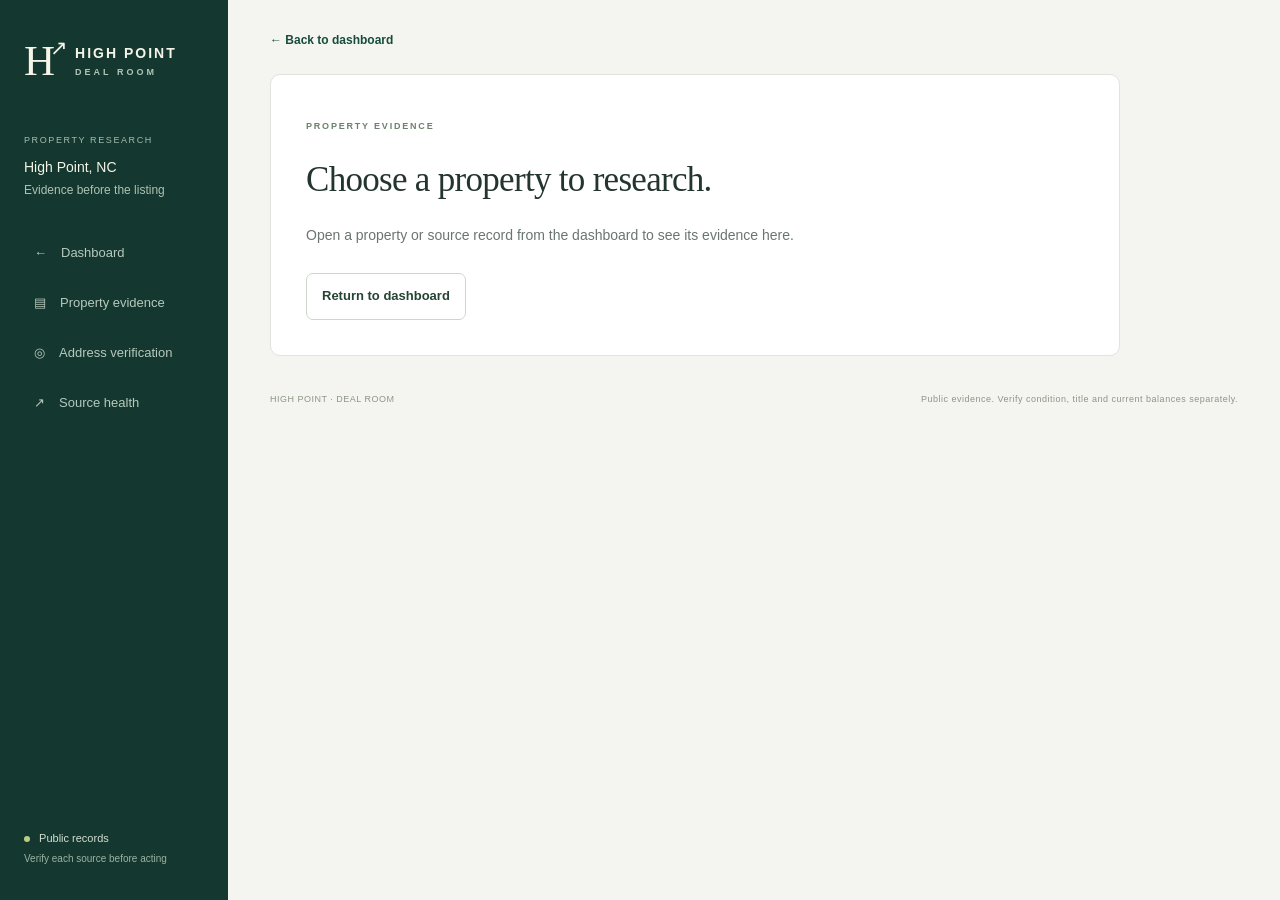
==== docs/property.html @ 959e35ea "Open individual property evidence pages from dashboard addresses" ====
<!doctype html>
<html lang="en">
<head>
  <meta charset="utf-8">
  <meta name="viewport" content="width=device-width, initial-scale=1">
  <meta name="description" content="Property evidence from High Point and Guilford County public records.">
  <title>Property evidence · High Point Deal Room</title>
  <link rel="stylesheet" href="./style.css">
  <link rel="stylesheet" href="./property.css">
  <script defer src="./property-model.js"></script>
  <script defer src="./property.js"></script>
</head>
<body class="property-page">
  <a class="skip-link" href="#property-main">Skip to property evidence</a>
  <aside class="sidebar">
    <a class="brand" href="./index.html"><span class="brand-icon" aria-hidden="true">H<span>↗</span></span><span>HIGH POINT<small>DEAL ROOM</small></span></a>
    <div class="market-label">PROPERTY RESEARCH</div>
    <div class="market">High Point, NC <span>Evidence before the listing</span></div>
    <nav aria-label="Property navigation"><a href="./index.html#public-records">← <span>Dashboard</span></a><a href="#evidence">▤ <span>Property evidence</span></a><a href="#verification">◎ <span>Address verification</span></a><a href="#source-health">↗ <span>Source health</span></a></nav>
    <div class="sidebar-foot"><span class="status-dot"></span> Public records<small>Verify each source before acting</small></div>
  </aside>
  <main id="property-main" class="property-main">
    <a class="property-back" href="./index.html#public-records">← Back to dashboard</a>
    <div id="property-state" class="property-state panel" role="status"><span class="eyebrow">PROPERTY EVIDENCE</span><h1>Loading the saved records…</h1><p>This page reads the same public dataset as your dashboard.</p></div>
    <div id="property-content" hidden></div>
    <noscript><section class="property-state panel"><h1>JavaScript is needed to display these records.</h1><p><a href="./index.html#public-records">Return to the dashboard</a> or <a href="./data/records.json">open the saved dataset</a>.</p></section></noscript>
    <footer class="property-footer"><span>HIGH POINT · DEAL ROOM</span><span>Public evidence. Verify condition, title and current balances separately.</span></footer>
  </main>
</body>
</html>
---- docs/style.css ----
:root{font-family:Inter,-apple-system,BlinkMacSystemFont,'Segoe UI',sans-serif;color:#24342f;background:#f4f5f0;font-synthesis:none;--green:#174c3c;--line:#e0e4dc;--muted:#6a756f}*{box-sizing:border-box}body{margin:0}button,input,select,textarea{font:inherit}button,.button{cursor:pointer;border:1px solid #ced7cc;border-radius:7px;background:#fff;color:#264435;padding:11px 15px;font-size:13px;font-weight:600;text-decoration:none}button:hover,.button:hover{background:#eaf0e7}button.primary{background:var(--green);color:white;border-color:var(--green)}button.primary:hover{background:#23624d}a{color:var(--green)}button:focus-visible,a:focus-visible,input:focus-visible,select:focus-visible,summary:focus-visible{outline:3px solid #bc933e;outline-offset:3px}.sidebar{width:228px;background:#14382f;position:fixed;inset:0 auto 0 0;padding:36px 24px;color:#f4f4e9;display:flex;flex-direction:column}.brand{display:flex;gap:12px;align-items:center;color:inherit;text-decoration:none;font-size:14px;letter-spacing:2px;font-weight:650}.brand small{display:block;font-size:9px;letter-spacing:3px;margin-top:6px;color:#b0c5b8}.brand-icon{font-family:Georgia,serif;font-size:43px;font-weight:400;letter-spacing:-5px}.brand-icon span{font-family:Arial;font-size:21px;vertical-align:top}.market-label{font-size:9px;letter-spacing:1.6px;color:#a4bcad;margin-top:50px}.market{font-size:14px;line-height:1.8;margin:10px 0 30px}.market span{display:block;font-size:12px;color:#afc2b3}nav{display:grid;gap:9px}nav a{color:#b7c9bd;display:flex;gap:14px;align-items:center;text-decoration:none;font-size:13px;padding:13px 10px;border-radius:6px}nav a:hover,nav a.active{color:#fff;background:#284b40}.sidebar-foot{margin-top:auto;font-size:11px;color:#d5dfd3}.sidebar-foot small{display:block;font-size:10px;color:#9bb3a4;margin-top:9px}.status-dot{display:inline-block;width:6px;height:6px;background:#b9ce82;border-radius:50%;margin-right:6px}main{margin-left:228px;padding:44px 42px;max-width:1800px}header{display:flex;justify-content:space-between;align-items:center;gap:20px;margin-bottom:30px}.eyebrow{font-size:9px;letter-spacing:1.8px;font-weight:700;color:#6c806e}h1{font-family:Georgia,'Times New Roman',serif;font-size:35px;font-weight:400;letter-spacing:-.7px;margin:13px 0 10px}header p{color:var(--muted);font-size:13px;margin:0}h2{font-size:18px;letter-spacing:-.3px;font-weight:600;margin:8px 0}h3{font-size:15px;font-weight:600}.notice{display:flex;gap:15px;align-items:center;border:1px solid #dfddc3;background:#f2f0e1;padding:13px 17px;border-radius:8px}.sample-label{font-size:9px;letter-spacing:1px;font-weight:700;white-space:nowrap;color:#7a6b34}.notice p{font-size:12px;color:#6c6d54;flex:1;margin:0;line-height:1.5}.notice a{font-size:11px;white-space:nowrap}.stats{display:grid;grid-template-columns:repeat(4,minmax(0,1fr));gap:15px;margin:24px 0}.stats article{border:1px solid var(--line);border-radius:9px;background:#fff;padding:22px 18px}.stats article>span{font-size:11px;color:var(--muted)}.stats strong{display:block;font-size:30px;font-weight:500;letter-spacing:-1px;margin:15px 0 12px}.stats small{font-size:10px;color:#7c867c;line-height:1.6;display:block}.stats .schedule{background:#eaf0e5}.stats .schedule strong{font-size:21px;letter-spacing:-.5px;padding:6px 0}.panel{background:#fff;border:1px solid var(--line);border-radius:10px;overflow:hidden;margin-bottom:23px;scroll-margin-top:20px}.section-head{padding:23px 24px 17px;display:flex;justify-content:space-between;align-items:center;gap:14px}.badge{border:1px solid #dbe1d6;background:#f4f6f0;border-radius:5px;color:#6b7867;padding:5px 8px;font-size:10px;font-weight:500;vertical-align:middle}.table-controls{display:flex;gap:8px}.table-controls input,.table-controls select{font-size:11px;padding:10px;border:1px solid #dce1d7;border-radius:6px;max-width:190px;background:white;color:#52634f}.table-wrap{overflow:auto}table{border-collapse:collapse;width:100%;white-space:nowrap;text-align:left}th{font-size:9px;font-weight:600;color:#6f7b70;background:#f7f8f4;padding:13px 15px;border-block:1px solid #e8ebe3}th:first-child,td:first-child{padding-left:24px}td{font-size:12px;padding:22px 15px;border-bottom:1px solid #eef0e9}td:first-child{min-width:240px}td small{display:block;font-size:10px;margin-top:7px;color:#82907c}td button.property-link{font-weight:600;border:0;background:none;padding:0;color:#264435;text-align:left}td button.property-link:hover{text-decoration:underline}td .edit{font-size:11px;padding:7px 10px}td.profit{font-weight:650;color:#235a41}td.negative{color:#a24c36}.score{display:inline-flex;min-width:37px;height:33px;align-items:center;justify-content:center;border-radius:7px;font-weight:650;background:#e6efde;color:#46643d}.score.low{background:#f2ebdc;color:#8a7040}.table-note{font-size:10px;line-height:1.6;color:#7a8477;padding:0 24px;margin:15px 0}.lower-grid{display:grid;grid-template-columns:1.5fr 1fr;gap:22px}.settings-grid{display:grid;grid-template-columns:1fr 1fr;gap:17px;padding:3px 24px 23px}label{font-size:11px;color:#667362;display:grid;gap:8px}label input,label textarea{width:100%;padding:11px 12px;color:#30492f;border:1px solid #d9dfd3;border-radius:6px;background:#fcfdf9;font-size:13px}.save-settings{display:flex;align-items:end;gap:8px}.save-settings span{font-size:10px}details{padding:17px 24px;border-top:1px solid var(--line);font-size:11px;color:#6f7c69;line-height:1.8}summary{cursor:pointer;color:#3c5938}.next-step{padding:26px}.next-step h2{font-family:Georgia,serif;font-size:23px;font-weight:400;margin:11px 0 22px}.next-step ol{list-style:none;margin:0 0 25px;padding:0;counter-reset:steps}.next-step li{position:relative;padding:0 0 22px 32px;counter-increment:steps;font-size:12px}.next-step li:before{content:counter(steps);position:absolute;left:0;top:-2px;width:20px;height:20px;border-radius:50%;background:#f0f2ea;color:#738367;text-align:center;line-height:20px;font-size:10px}.next-step li.done:before{content:'✓';background:#e5eedb;color:#4d713d}.next-step li b{font-weight:600}.next-step li span{display:block;font-size:11px;color:#7e8978;margin-top:6px;line-height:1.5}.backup{display:flex;flex-wrap:wrap;gap:8px}.subtle{font-size:10px;line-height:1.7;color:#7c8677}.source-grid{display:grid;grid-template-columns:repeat(3,1fr);gap:30px;padding:5px 24px 25px}.source-grid article{padding-top:14px;border-top:1px solid #e2e7da}.source-state{font-size:9px;letter-spacing:1px;color:#5b824b}.source-state.pending{color:#8e8050}.source-grid p{font-size:12px;line-height:1.7;color:#77816e}.source-grid a{font-size:11px}footer{display:flex;justify-content:space-between;gap:15px;font-size:9px;color:#8c9584;letter-spacing:.5px;padding:5px 0 10px}dialog{width:min(650px,95vw);border:1px solid #d7ddcf;border-radius:12px;padding:25px;color:#2b422c;max-height:92vh}dialog::backdrop{background:#10291f80;backdrop-filter:blur(3px)}.dialog-head{display:flex;align-items:center;justify-content:space-between;margin-bottom:20px}.dialog-head button{border:0}.edit-grid{display:grid;grid-template-columns:1fr 1fr;gap:15px}.wide{grid-column:1/-1}.breakdown{margin:20px 0;border-radius:8px;background:#f3f5ed;padding:15px;display:grid;grid-template-columns:1fr 1fr;gap:12px}.breakdown div{font-size:10px;color:#6a785e}.breakdown strong{display:block;color:#344f2c;font-size:15px;margin-top:5px}.dialog-actions{display:flex;justify-content:space-between;gap:15px;padding-top:13px}.danger{color:#94432f}.warning{margin-top:15px;background:#ffebca;padding:14px;font-size:12px}.sr-only{position:absolute;width:1px;height:1px;overflow:hidden;clip:rect(0,0,0,0)}#message{font-size:11px;line-height:1.6;color:#47663c}.empty{text-align:center;padding:30px;color:#7a8672}
@media(min-width:1500px){main{padding:50px 55px}td{padding-block:26px}h1{font-size:40px}}@media(max-width:1200px){.sidebar{width:200px;padding:30px 18px}main{margin-left:200px;padding:30px 24px}.stats{grid-template-columns:repeat(2,1fr)}.lower-grid{grid-template-columns:1fr}.section-head{flex-wrap:wrap}.next-step ol{display:grid;grid-template-columns:1fr 1fr;gap:15px}.next-step li{padding-bottom:8px}h1{font-size:30px}}@media(max-width:700px){.sidebar{position:relative;width:auto;padding:18px 20px}.brand{font-size:12px}.brand-icon{font-size:30px}.market-label,.market,.sidebar-foot{display:none}nav{display:flex;margin-top:16px;overflow:auto;gap:4px}nav a{padding:9px;font-size:10px;white-space:nowrap;gap:6px}main{margin:0;padding:24px 15px}header{align-items:flex-start;flex-direction:column;gap:16px}h1{font-size:29px;line-height:1.15}.notice{align-items:flex-start;flex-wrap:wrap;gap:9px}.notice p{flex-basis:70%;font-size:11px}.notice a{margin-left:auto}.stats{gap:10px;margin:18px 0}.stats article{padding:15px 12px}.stats strong{font-size:25px}.stats .schedule strong{font-size:18px}.stats article>span{font-size:10px}.stats small{font-size:9px}.section-head{padding:18px 16px}.table-controls{width:100%}.table-controls label{flex:1}.table-controls input,.table-controls select{width:100%;max-width:none}.settings-grid{padding:5px 16px 20px;gap:13px}.save-settings{grid-column:1/-1}.source-grid{grid-template-columns:1fr;gap:20px;padding:5px 16px 22px}.next-step{padding:20px}.next-step ol{display:block}.next-step li{padding-bottom:20px}footer{flex-direction:column;font-size:8px}.edit-grid{grid-template-columns:1fr}.breakdown{grid-template-columns:1fr 1fr}dialog{padding:20px}.dialog-actions button{font-size:11px}}
.record-overview{display:grid;grid-template-columns:repeat(4,1fr);gap:18px;padding:0 24px 22px}.record-overview strong{display:block;font-size:22px;letter-spacing:-.4px;color:#1c5039}.record-overview span{display:block;font-size:10px;color:#7b8675;margin-top:7px;line-height:1.5}.record-toolbar{padding:17px 24px;display:flex;gap:14px;border-block:1px solid #e7ebdf;background:#fafbf7}.record-toolbar label{flex:1}.record-toolbar input,.record-toolbar select{font:inherit;font-size:12px;border:1px solid #d6dece;border-radius:6px;padding:10px;background:white;color:#42543b}.record-message{padding:12px 24px;font-size:11px;line-height:1.6;color:#65785a;background:#f1f5eb}.record-footer{display:flex;align-items:center;justify-content:space-between;padding:16px 24px;gap:12px;font-size:11px;color:#75836b}.record-footer>div{display:flex;gap:7px;flex-wrap:wrap}.record-footer button,.record-footer .button{font-size:10px;padding:8px 10px}button:disabled{opacity:.45;cursor:default}#record-rows td{white-space:normal;min-width:130px;max-width:270px;line-height:1.6;vertical-align:top}#record-rows td:first-child{min-width:250px}#record-rows small{line-height:1.5}.sandbox-title{margin:28px 0 10px}.sandbox-title p{font-size:12px;color:#7a8570}.source-limitations{padding:0 24px 20px;color:#718064;font-size:11px;line-height:1.8}.source-grid{grid-template-columns:repeat(2,1fr)}@media(max-width:900px){.record-overview{grid-template-columns:1fr 1fr}.record-toolbar,.record-footer{flex-wrap:wrap}.record-toolbar label{min-width:170px}}@media(max-width:700px){.record-overview{padding:0 16px 16px;gap:16px}.record-overview strong{font-size:19px}.record-toolbar{padding:15px;gap:10px}.record-toolbar label{min-width:100%;width:100%}.record-footer{padding:15px}.record-footer>div{width:100%}.source-grid{grid-template-columns:1fr}}

.record-property-link{font-weight:650;text-underline-offset:3px;text-decoration-thickness:1px}.record-property-link:hover{text-decoration-thickness:2px}#record-rows .button.edit{display:inline-block;white-space:nowrap}
---- docs/property.css ----
.property-page .property-main{max-width:1600px;padding-top:30px}.property-back{display:inline-block;font-size:12px;margin-bottom:27px;text-decoration:none;font-weight:600}.property-back:hover{text-decoration:underline}.skip-link{position:fixed;left:15px;top:-80px;z-index:20;background:white;padding:14px}.skip-link:focus{top:15px}.property-state{padding:35px;max-width:850px;line-height:1.7}.property-state p{font-size:14px;color:var(--muted)}.property-state .button{display:inline-block;margin-top:12px}.property-hero{margin-bottom:23px;align-items:flex-start}.property-hero h1{font-size:38px;line-height:1.16;overflow-wrap:anywhere;max-width:900px}.property-hero p{line-height:1.7}.property-identity{display:flex;gap:9px;flex-wrap:wrap;margin-top:16px}.property-identity .badge{font-size:11px;padding:7px 10px}.property-actions{display:flex;gap:8px;flex-wrap:wrap;max-width:320px;justify-content:flex-end}.property-actions .button{font-size:11px;line-height:1.4}.property-notice{padding:17px 20px;border-radius:9px;background:#edf2e7;border:1px solid #dce5d2;font-size:12px;line-height:1.75;color:#48613d;margin-bottom:18px}.property-notice strong{font-weight:650}.property-alert{background:#fff2dc;border-color:#e9d4ad;color:#7b572a}.property-context{font-size:12px;color:#66765d;line-height:1.8;margin:16px 0 24px}.property-summary{display:grid;grid-template-columns:repeat(3,1fr);gap:15px;margin:23px 0}.property-summary article{background:#fff;border:1px solid var(--line);border-radius:9px;padding:20px}.property-summary strong{display:block;font-size:29px;color:#214f3c;font-weight:500;margin-bottom:7px}.property-summary span{font-size:12px;color:#66775d}.property-summary small{display:block;font-size:10px;line-height:1.6;margin-top:9px;color:#7f887a}.property-grid{display:grid;grid-template-columns:minmax(0,1.7fr) minmax(275px,1fr);gap:22px;align-items:start}.property-grid>*{min-width:0}.property-section .section-head{align-items:flex-start;padding-bottom:20px}.property-section .section-head p{font-size:11px;line-height:1.7;color:#76826c;margin:8px 0 0}.property-signal{padding:22px 24px;border-top:1px solid var(--line);scroll-margin-top:20px}.property-signal.is-selected{border-left:3px solid #487552;padding-left:21px;background:#fbfcf8}.signal-title{display:flex;justify-content:space-between;align-items:start;gap:14px;margin-bottom:15px}.signal-title h3{margin:0 0 6px;overflow-wrap:anywhere;font-size:15px;line-height:1.5}.signal-title p{margin:0;font-size:11px;color:#76836c;line-height:1.6}.signal-status{font-size:10px;background:#edf2e7;color:#48623f;border-radius:5px;padding:6px 9px;text-align:right;line-height:1.5;max-width:45%;flex-shrink:0}.signal-dl,.verification-dl{display:grid;grid-template-columns:repeat(2,minmax(0,1fr));gap:16px 23px;margin:0 0 18px}.signal-dl div,.verification-dl div{min-width:0}.signal-dl dt,.verification-dl dt{font-size:10px;color:#7a8671;line-height:1.6;margin-bottom:4px}.signal-dl dd,.verification-dl dd{font-size:12px;margin:0;line-height:1.7;color:#334d2d;overflow-wrap:anywhere}.signal-dl .full,.verification-dl .full{grid-column:1/-1}.signal-links{display:flex;gap:14px;flex-wrap:wrap;font-size:11px;line-height:1.7}.signal-caution{font-size:11px;line-height:1.8;color:#7a7057;margin:15px 0 0}.property-empty{padding:0 24px 23px;font-size:12px;color:#7b8672;line-height:1.8}.verification-body{padding:0 24px 23px}.verification-body>p{font-size:11px;line-height:1.8;color:#718066}.verification-body .verification-dl{grid-template-columns:1fr;gap:17px}.source-health-grid{display:grid;grid-template-columns:repeat(2,minmax(0,1fr));gap:0 24px;padding:0 24px 15px}.source-health-card{padding:19px 0;border-top:1px solid var(--line);min-width:0}.source-health-card h3{margin:0 0 14px;line-height:1.6}.source-health-card p{font-size:11px;line-height:1.8;color:#75816c;overflow-wrap:anywhere}.source-health-card .signal-dl{margin-bottom:12px}.source-error{background:#fff1dd;padding:12px;border-radius:6px;color:#80572c!important}.property-method{font-size:11px;color:#77816f;padding:0 24px 22px;line-height:1.8}.property-subtle{font-size:10px;color:#7d8875;line-height:1.8}.property-footer{margin-top:30px;line-height:1.8}.property-section{scroll-margin-top:20px}.property-section h2{line-height:1.5}.record-anchor{display:block;font-size:10px;color:#487552;font-weight:600;margin-bottom:5px}.source-health-card ul{font-size:11px;line-height:1.8;color:#75816c;padding-left:18px}.property-page [hidden]{display:none!important}@media(max-width:1100px){.property-grid{grid-template-columns:1fr}.property-verification{display:grid;grid-template-columns:1fr}.property-hero h1{font-size:32px}.property-actions{justify-content:flex-start;max-width:none}.property-hero{flex-direction:column;align-items:stretch}.verification-body .verification-dl{grid-template-columns:repeat(2,minmax(0,1fr))}}@media(max-width:700px){.property-page .property-main{padding:22px 15px}.property-back{margin-bottom:24px}.property-hero h1{font-size:29px}.property-hero{gap:19px}.property-summary{gap:9px;margin:19px 0}.property-summary article{padding:15px 12px}.property-summary strong{font-size:25px}.property-summary span{font-size:10px}.property-summary small{font-size:9px}.property-grid{gap:0}.property-signal{padding:20px 16px}.property-signal.is-selected{padding-left:13px}.signal-title{flex-direction:column;gap:11px}.signal-status{max-width:none;text-align:left}.signal-dl,.verification-dl,.verification-body .verification-dl{grid-template-columns:1fr;gap:13px}.signal-dl .full{grid-column:auto}.source-health-grid{grid-template-columns:1fr;padding:0 16px 12px}.verification-body{padding:0 16px 19px}.property-method,.property-empty{padding-inline:16px}.property-state{padding:24px}.property-state h1{font-size:26px}.property-footer{margin-top:24px}}
@media(max-width:700px){.property-page .sidebar nav{display:grid;grid-template-columns:repeat(2,minmax(0,1fr));overflow:visible}.property-page .sidebar nav a{white-space:normal}}
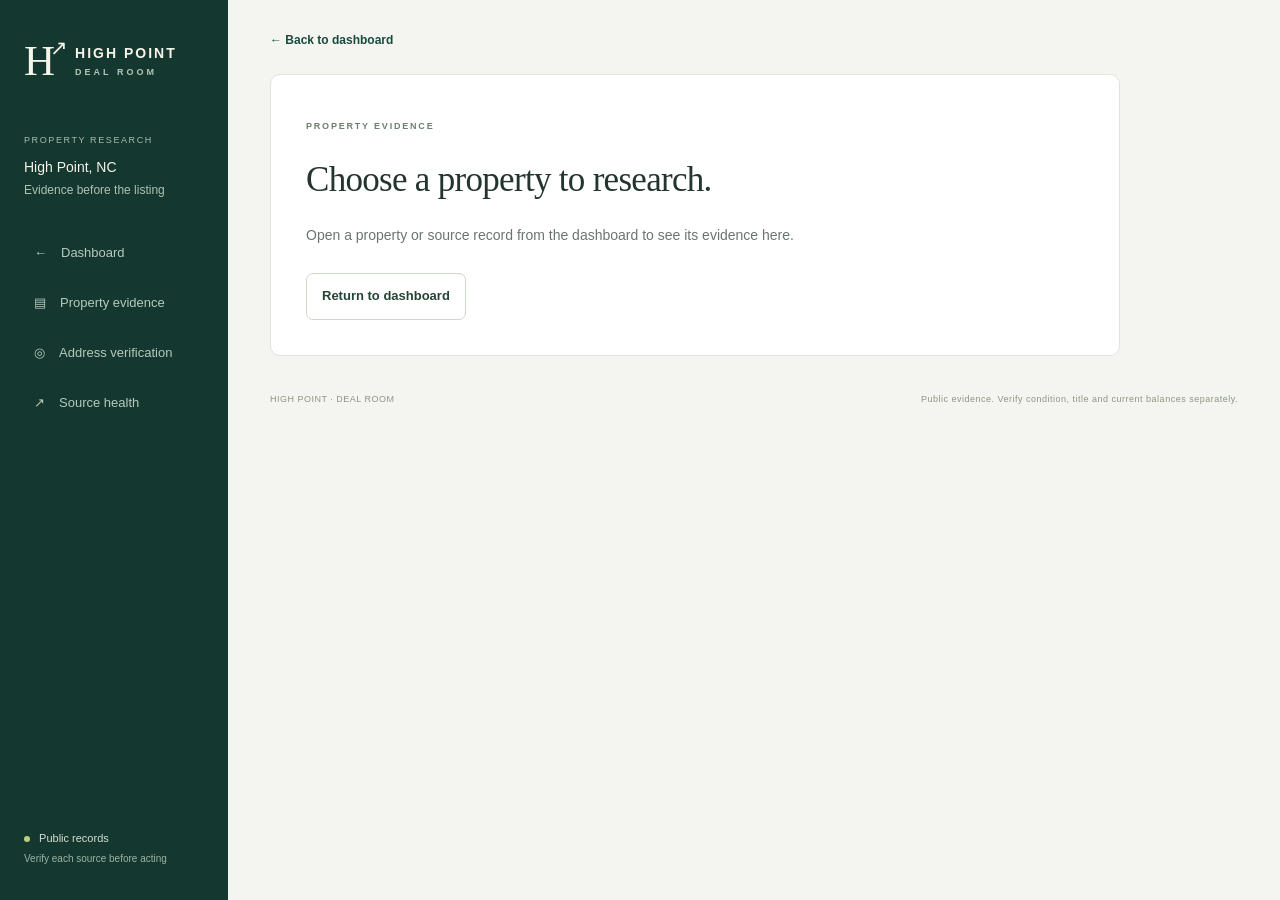
==== commit 0c74d9bb: "Add recorded-transfer renovation screening to dashboard" ====
--- a/docs/property.html
+++ b/docs/property.html
@@ -8,7 +8,7 @@
   <link rel="stylesheet" href="./style.css">
   <link rel="stylesheet" href="./property.css">
   <script defer src="./property-model.js"></script>
-  <script defer src="./property.js"></script>
+  <script defer src="./property.js?v=renovation-1"></script>
 </head>
 <body class="property-page">
   <a class="skip-link" href="#property-main">Skip to property evidence</a>
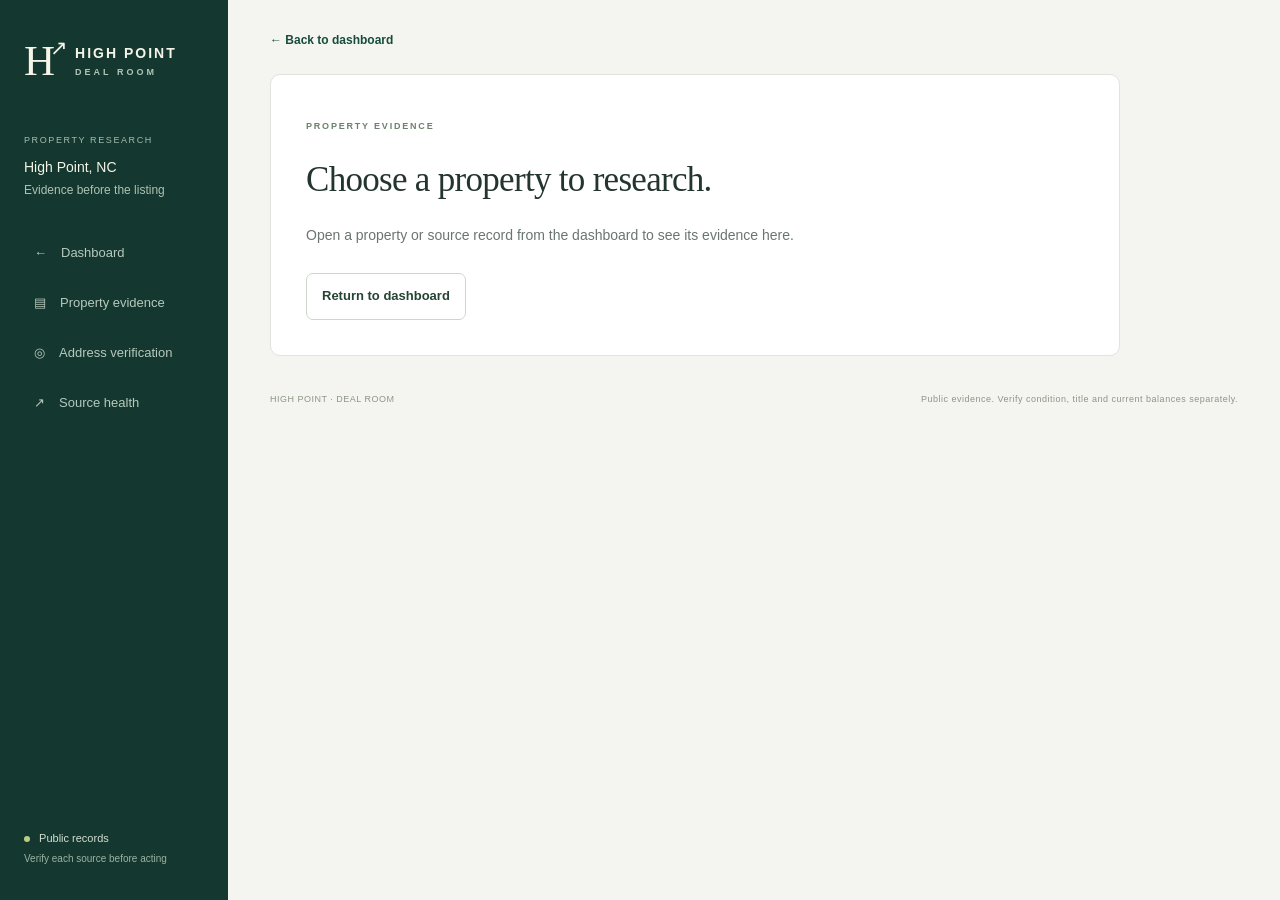
==== commit 3a12534d: "Make full property address boxes clickable" ====
--- a/docs/property.html
+++ b/docs/property.html
@@ -5,10 +5,10 @@
   <meta name="viewport" content="width=device-width, initial-scale=1">
   <meta name="description" content="Property evidence from High Point and Guilford County public records.">
   <title>Property evidence · High Point Deal Room</title>
-  <link rel="stylesheet" href="./style.css">
+  <link rel="stylesheet" href="./style.css?v=property-hit-area-3">
   <link rel="stylesheet" href="./property.css">
   <script defer src="./property-model.js"></script>
-  <script defer src="./property.js?v=renovation-1"></script>
+  <script defer src="./property.js?v=property-navigation-2"></script>
 </head>
 <body class="property-page">
   <a class="skip-link" href="#property-main">Skip to property evidence</a>
--- a/docs/style.css
+++ b/docs/style.css
@@ -2,4 +2,4 @@
 @media(min-width:1500px){main{padding:50px 55px}td{padding-block:26px}h1{font-size:40px}}@media(max-width:1200px){.sidebar{width:200px;padding:30px 18px}main{margin-left:200px;padding:30px 24px}.stats{grid-template-columns:repeat(2,1fr)}.lower-grid{grid-template-columns:1fr}.section-head{flex-wrap:wrap}.next-step ol{display:grid;grid-template-columns:1fr 1fr;gap:15px}.next-step li{padding-bottom:8px}h1{font-size:30px}}@media(max-width:700px){.sidebar{position:relative;width:auto;padding:18px 20px}.brand{font-size:12px}.brand-icon{font-size:30px}.market-label,.market,.sidebar-foot{display:none}nav{display:flex;margin-top:16px;overflow:auto;gap:4px}nav a{padding:9px;font-size:10px;white-space:nowrap;gap:6px}main{margin:0;padding:24px 15px}header{align-items:flex-start;flex-direction:column;gap:16px}h1{font-size:29px;line-height:1.15}.notice{align-items:flex-start;flex-wrap:wrap;gap:9px}.notice p{flex-basis:70%;font-size:11px}.notice a{margin-left:auto}.stats{gap:10px;margin:18px 0}.stats article{padding:15px 12px}.stats strong{font-size:25px}.stats .schedule strong{font-size:18px}.stats article>span{font-size:10px}.stats small{font-size:9px}.section-head{padding:18px 16px}.table-controls{width:100%}.table-controls label{flex:1}.table-controls input,.table-controls select{width:100%;max-width:none}.settings-grid{padding:5px 16px 20px;gap:13px}.save-settings{grid-column:1/-1}.source-grid{grid-template-columns:1fr;gap:20px;padding:5px 16px 22px}.next-step{padding:20px}.next-step ol{display:block}.next-step li{padding-bottom:20px}footer{flex-direction:column;font-size:8px}.edit-grid{grid-template-columns:1fr}.breakdown{grid-template-columns:1fr 1fr}dialog{padding:20px}.dialog-actions button{font-size:11px}}
 .record-overview{display:grid;grid-template-columns:repeat(4,1fr);gap:18px;padding:0 24px 22px}.record-overview strong{display:block;font-size:22px;letter-spacing:-.4px;color:#1c5039}.record-overview span{display:block;font-size:10px;color:#7b8675;margin-top:7px;line-height:1.5}.record-toolbar{padding:17px 24px;display:flex;gap:14px;border-block:1px solid #e7ebdf;background:#fafbf7}.record-toolbar label{flex:1}.record-toolbar input,.record-toolbar select{font:inherit;font-size:12px;border:1px solid #d6dece;border-radius:6px;padding:10px;background:white;color:#42543b}.record-message{padding:12px 24px;font-size:11px;line-height:1.6;color:#65785a;background:#f1f5eb}.record-footer{display:flex;align-items:center;justify-content:space-between;padding:16px 24px;gap:12px;font-size:11px;color:#75836b}.record-footer>div{display:flex;gap:7px;flex-wrap:wrap}.record-footer button,.record-footer .button{font-size:10px;padding:8px 10px}button:disabled{opacity:.45;cursor:default}#record-rows td{white-space:normal;min-width:130px;max-width:270px;line-height:1.6;vertical-align:top}#record-rows td:first-child{min-width:250px}#record-rows small{line-height:1.5}.sandbox-title{margin:28px 0 10px}.sandbox-title p{font-size:12px;color:#7a8570}.source-limitations{padding:0 24px 20px;color:#718064;font-size:11px;line-height:1.8}.source-grid{grid-template-columns:repeat(2,1fr)}@media(max-width:900px){.record-overview{grid-template-columns:1fr 1fr}.record-toolbar,.record-footer{flex-wrap:wrap}.record-toolbar label{min-width:170px}}@media(max-width:700px){.record-overview{padding:0 16px 16px;gap:16px}.record-overview strong{font-size:19px}.record-toolbar{padding:15px;gap:10px}.record-toolbar label{min-width:100%;width:100%}.record-footer{padding:15px}.record-footer>div{width:100%}.source-grid{grid-template-columns:1fr}}
 
-.record-property-link{font-weight:650;text-underline-offset:3px;text-decoration-thickness:1px}.record-property-link:hover{text-decoration-thickness:2px}#record-rows .button.edit{display:inline-block;white-space:nowrap}
+.record-property-link{display:inline-block;max-width:100%;font-weight:650;text-underline-offset:3px;text-decoration-thickness:1px}.record-property-link:hover{text-decoration-thickness:2px}#record-rows .button.edit{display:inline-block;white-space:nowrap}
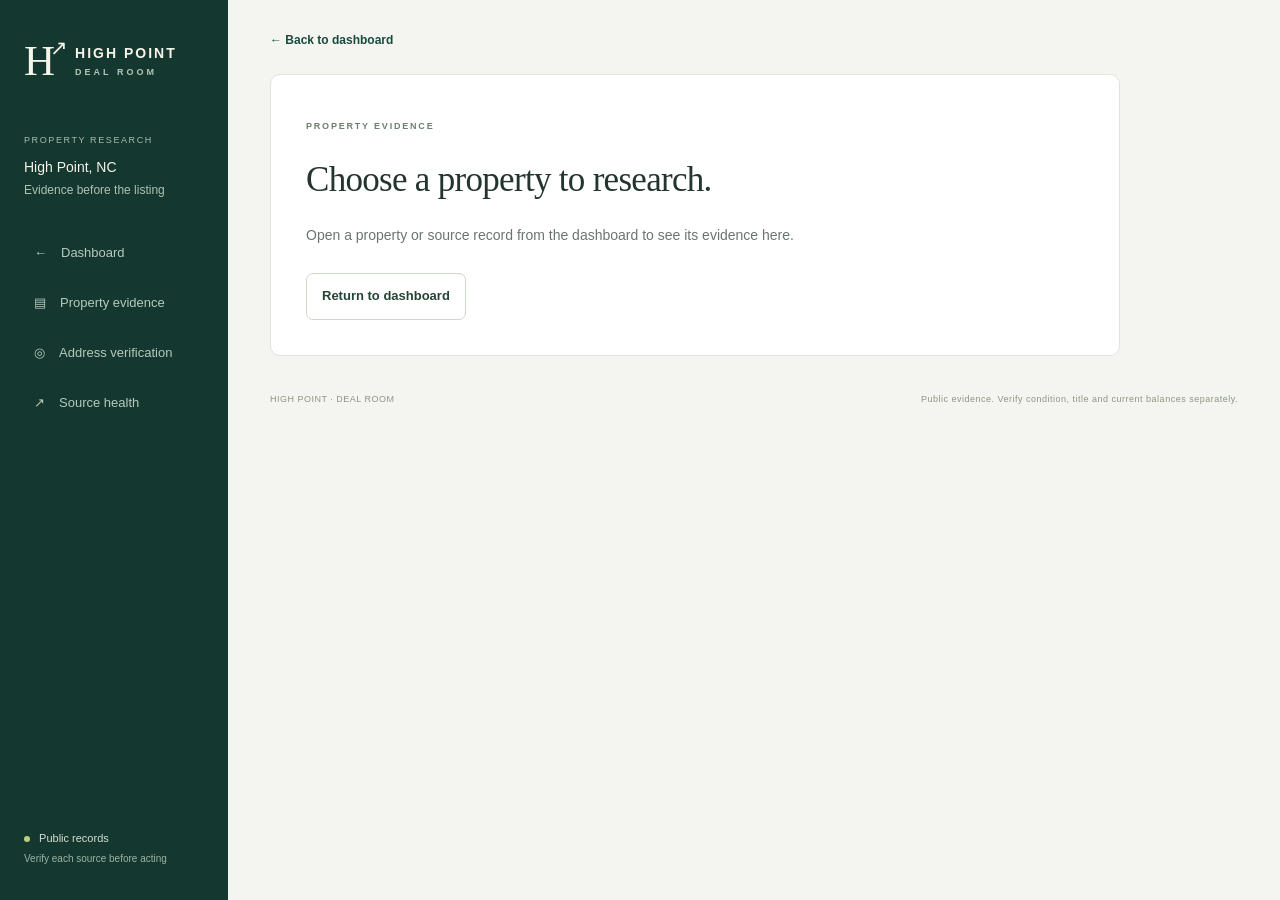
==== commit 46bdeb76: "Improve mobile property research and worksheet accessibility" ====
--- a/docs/property.html
+++ b/docs/property.html
@@ -5,10 +5,11 @@
   <meta name="viewport" content="width=device-width, initial-scale=1">
   <meta name="description" content="Property evidence from High Point and Guilford County public records.">
   <title>Property evidence · High Point Deal Room</title>
-  <link rel="stylesheet" href="./style.css?v=property-hit-area-3">
+  <link rel="stylesheet" href="./style.css?v=research-flow-1">
   <link rel="stylesheet" href="./property.css">
-  <script defer src="./property-model.js"></script>
-  <script defer src="./property.js?v=property-navigation-2"></script>
+  <script defer src="./property-model.js?v=source-freshness-1"></script>
+  <script defer src="./record-view-model.js?v=research-flow-1"></script>
+  <script defer src="./property.js?v=research-flow-1"></script>
 </head>
 <body class="property-page">
   <a class="skip-link" href="#property-main">Skip to property evidence</a>
--- a/docs/style.css
+++ b/docs/style.css
@@ -3,3 +3,30 @@
 .record-overview{display:grid;grid-template-columns:repeat(4,1fr);gap:18px;padding:0 24px 22px}.record-overview strong{display:block;font-size:22px;letter-spacing:-.4px;color:#1c5039}.record-overview span{display:block;font-size:10px;color:#7b8675;margin-top:7px;line-height:1.5}.record-toolbar{padding:17px 24px;display:flex;gap:14px;border-block:1px solid #e7ebdf;background:#fafbf7}.record-toolbar label{flex:1}.record-toolbar input,.record-toolbar select{font:inherit;font-size:12px;border:1px solid #d6dece;border-radius:6px;padding:10px;background:white;color:#42543b}.record-message{padding:12px 24px;font-size:11px;line-height:1.6;color:#65785a;background:#f1f5eb}.record-footer{display:flex;align-items:center;justify-content:space-between;padding:16px 24px;gap:12px;font-size:11px;color:#75836b}.record-footer>div{display:flex;gap:7px;flex-wrap:wrap}.record-footer button,.record-footer .button{font-size:10px;padding:8px 10px}button:disabled{opacity:.45;cursor:default}#record-rows td{white-space:normal;min-width:130px;max-width:270px;line-height:1.6;vertical-align:top}#record-rows td:first-child{min-width:250px}#record-rows small{line-height:1.5}.sandbox-title{margin:28px 0 10px}.sandbox-title p{font-size:12px;color:#7a8570}.source-limitations{padding:0 24px 20px;color:#718064;font-size:11px;line-height:1.8}.source-grid{grid-template-columns:repeat(2,1fr)}@media(max-width:900px){.record-overview{grid-template-columns:1fr 1fr}.record-toolbar,.record-footer{flex-wrap:wrap}.record-toolbar label{min-width:170px}}@media(max-width:700px){.record-overview{padding:0 16px 16px;gap:16px}.record-overview strong{font-size:19px}.record-toolbar{padding:15px;gap:10px}.record-toolbar label{min-width:100%;width:100%}.record-footer{padding:15px}.record-footer>div{width:100%}.source-grid{grid-template-columns:1fr}}
 
 .record-property-link{display:inline-block;max-width:100%;font-weight:650;text-underline-offset:3px;text-decoration-thickness:1px}.record-property-link:hover{text-decoration-thickness:2px}#record-rows .button.edit{display:inline-block;white-space:nowrap}
+
+/* Research controls remain usable with touch, keyboard and narrow screens. */
+[hidden]{display:none!important}
+.skip-link{position:absolute;left:16px;top:-100px;z-index:20;background:#fff;padding:14px;border:2px solid var(--green);border-radius:6px}
+.skip-link:focus{top:12px}
+.record-toolbar{align-items:end}
+.record-toolbar button{min-height:44px}
+.empty button{margin-top:12px;white-space:normal}
+.record-message,.record-footer,.table-note{font-size:12px}
+@media(max-width:700px){
+  input[type="search"],input[type="number"],select{font-size:16px!important;min-height:44px}
+  nav a{min-height:44px;align-items:center;font-size:12px}
+  .record-toolbar button{width:100%}
+  .records-table{white-space:normal;table-layout:fixed}
+  .records-table thead{position:absolute;width:1px;height:1px;overflow:hidden;clip:rect(0,0,0,0)}
+  .records-table tbody{display:block;padding:12px 15px;background:#f7f9f3}
+  .records-table tr{display:grid;grid-template-columns:minmax(0,1fr) minmax(0,1fr);gap:16px 12px;padding:17px;margin-bottom:12px;border:1px solid #dbe3d6;border-radius:8px;background:#fff}
+  #record-rows td{display:block;padding:0;min-width:0;max-width:none;border:0;font-size:13px;overflow-wrap:anywhere}
+  #record-rows td:first-child{grid-column:1/-1;border-bottom:1px solid #e5eadf;padding-bottom:12px}
+  #record-rows td[data-label]::before{content:attr(data-label);display:block;font-size:11px;font-weight:600;color:#52634f;margin-bottom:5px}
+  #record-rows small{font-size:11px;color:#64735e}
+  #record-rows .record-actions,#record-rows .empty{grid-column:1/-1}
+  #record-rows .record-actions .button{display:block;text-align:center;min-height:44px;padding:12px;font-size:13px}
+  .record-footer button,.record-footer .button{min-height:44px;font-size:12px;display:inline-flex;align-items:center;justify-content:center}
+  .record-footer>div{display:grid;grid-template-columns:1fr 1fr}
+  .table-note{font-size:12px;line-height:1.7}
+}
